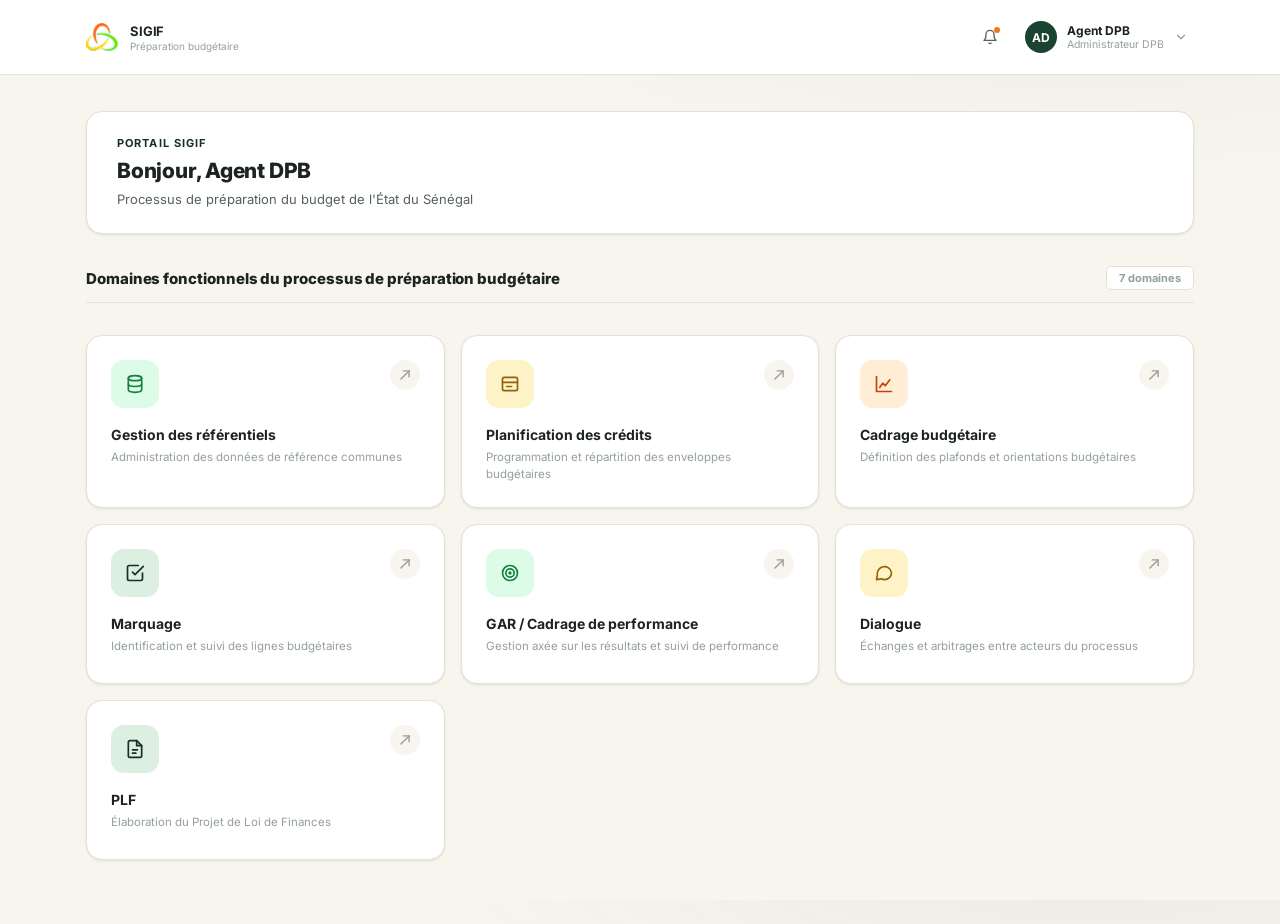
==== _bmad-output/planning-artifacts/ux-designs/ux-projetDesignSigif-2026-09-01/mockups/portail-ecran-accueil.html @ f676799d "templete sigif" ====
<!doctype html>
<html lang="fr">
<head>
<meta charset="utf-8">
<meta name="viewport" content="width=device-width, initial-scale=1">
<title>Portail SIGIF - Accueil</title>
<link rel="preconnect" href="https://fonts.googleapis.com">
<link rel="preconnect" href="https://fonts.gstatic.com" crossorigin>
<link href="https://fonts.googleapis.com/css2?family=Inter:wght@400;500;600;700;800&display=swap" rel="stylesheet">
<style>
  :root {
    --bg: #f7f5ee;
    --surface: #ffffff;
    --border: #e6e2d3;
    --ink: #1c2321;
    --ink-soft: #55625a;
    --ink-faint: #94a196;
    --accent: #1b4332;
    --accent-soft: #dcefe1;
    --accent-ink: #14321f;
    --gold: #f59e0b;
    --gold-soft: #fef3c7;
    --orange: #f97316;
    --orange-soft: #ffedd5;
    --leaf: #16a34a;
    --leaf-soft: #dcfce7;
    --radius: 16px;
    --shadow: 0 1px 2px rgba(20, 50, 31, 0.05), 0 1px 3px rgba(20, 50, 31, 0.06);
    --shadow-md: 0 12px 28px -10px rgba(20, 50, 31, 0.18), 0 4px 10px -4px rgba(20, 50, 31, 0.08);
  }

  body[data-theme="blue"] {
    --accent: #2563eb;
    --accent-soft: #dbeafe;
    --accent-ink: #1e3a8a;
  }

  * { box-sizing: border-box; }
  html, body {
    margin: 0;
    height: 100%;
    font-family: 'Inter', system-ui, sans-serif;
    background:
      radial-gradient(1100px 420px at 85% -8%, rgba(27, 67, 50, 0.06), transparent 60%),
      var(--bg);
    color: var(--ink);
    -webkit-font-smoothing: antialiased;
    text-rendering: optimizeLegibility;
  }
  a { color: inherit; text-decoration: none; }
  ul { list-style: none; margin: 0; padding: 0; }

  .topbar-wrap {
    position: sticky;
    top: 0;
    z-index: 10;
    background: #ffffff;
    border-bottom: 1px solid var(--border);
  }
  .topbar {
    width: 100%;
    max-width: 1180px;
    margin: 0 auto;
    padding: 16px 36px;
    display: flex;
    align-items: center;
    justify-content: space-between;
    gap: 16px;
  }

  .main {
    width: 100%;
    max-width: 1180px;
    margin: 0 auto;
    padding: 36px 36px 64px;
    display: flex;
    flex-direction: column;
    gap: 32px;
  }
  .brand {
    display: flex;
    align-items: center;
    gap: 10px;
  }
  .brand-mark {
    width: 34px;
    height: 34px;
    border-radius: 9px;
    display: flex;
    align-items: center;
    justify-content: center;
    flex-shrink: 0;
  }
  .brand-mark img {
    width: 100%;
    height: 100%;
    object-fit: contain;
  }
  .brand-name {
    font-size: 13px;
    font-weight: 700;
    color: var(--ink);
    letter-spacing: -0.01em;
  }
  .brand-sub {
    font-size: 10px;
    color: var(--ink-faint);
    margin-top: 1px;
  }
  .topbar-actions {
    display: flex;
    align-items: center;
    gap: 12px;
  }
  .icon-btn {
    display: flex;
    align-items: center;
    justify-content: center;
    width: 36px;
    height: 36px;
    border-radius: 10px;
    background: transparent;
    border: none;
    color: var(--ink-soft);
    position: relative;
    cursor: pointer;
    transition: background 0.12s ease;
  }
  .icon-btn:hover { background: var(--bg); }
  .icon-btn .dot {
    position: absolute;
    top: 8px;
    right: 8px;
    width: 6px;
    height: 6px;
    border-radius: 50%;
    background: var(--orange);
  }
  .user-menu-wrap {
    position: relative;
  }
  .user-chip {
    display: flex;
    align-items: center;
    gap: 10px;
    background: transparent;
    border: none;
    border-radius: 999px;
    padding: 5px 6px 5px 5px;
    font-family: inherit;
    cursor: pointer;
    transition: background 0.12s ease;
  }
  .user-chip:hover { background: var(--bg); }
  .user-avatar {
    width: 32px;
    height: 32px;
    border-radius: 50%;
    background: var(--accent);
    color: #fff;
    display: flex;
    align-items: center;
    justify-content: center;
    font-size: 12px;
    font-weight: 700;
    flex-shrink: 0;
  }
  .user-chip .user-meta { display: flex; flex-direction: column; line-height: 1.25; text-align: left; }
  .user-chip .user-name { font-size: 12px; font-weight: 700; color: var(--ink); }
  .user-chip .user-role { font-size: 10.5px; color: var(--ink-faint); }
  .user-chip .chevron { color: var(--ink-faint); flex-shrink: 0; transition: transform 0.15s ease; }
  .user-chip[aria-expanded="true"] .chevron { transform: rotate(180deg); }

  /* User dropdown */
  .user-menu {
    position: absolute;
    top: calc(100% + 10px);
    right: 0;
    width: 240px;
    background: var(--surface);
    border: 1px solid var(--border);
    border-radius: 16px;
    box-shadow: var(--shadow-md);
    padding: 16px;
    z-index: 20;
    opacity: 0;
    transform: translateY(-6px);
    visibility: hidden;
    pointer-events: none;
    transition: opacity 0.15s ease, transform 0.15s ease;
  }
  .user-menu.is-open {
    opacity: 1;
    transform: translateY(0);
    visibility: visible;
    pointer-events: auto;
  }
  .user-menu-label {
    font-size: 11px;
    font-weight: 700;
    letter-spacing: 0.06em;
    text-transform: uppercase;
    color: var(--ink-faint);
    margin-bottom: 10px;
  }
  .theme-option {
    display: flex;
    align-items: center;
    gap: 10px;
    padding: 8px 8px;
    border-radius: 10px;
    font-size: 13.5px;
    font-weight: 600;
    color: var(--ink);
    cursor: pointer;
    transition: background 0.12s ease;
  }
  .theme-option:hover { background: var(--bg); }
  .theme-option.is-selected {
    background: var(--bg);
  }
  .theme-swatch {
    width: 22px;
    height: 22px;
    border-radius: 7px;
    flex-shrink: 0;
  }
  .theme-swatch-blue { background: #2563eb; }
  .theme-swatch-green {
    background: linear-gradient(135deg, var(--accent-ink) 50%, var(--gold) 50%);
  }
  .theme-option-label { flex: 1; }
  .theme-check { display: none; color: var(--accent); flex-shrink: 0; }
  .theme-option.is-selected .theme-check { display: block; }
  .user-menu-divider {
    height: 1px;
    background: var(--border);
    margin: 12px 0;
  }
  .user-menu-logout {
    padding: 8px;
    border-radius: 10px;
    font-size: 13.5px;
    font-weight: 700;
    color: var(--ink);
    cursor: pointer;
    transition: background 0.12s ease;
  }
  .user-menu-logout:hover { background: var(--bg); }

  /* Greeting banner */
  .greeting {
    position: relative;
    overflow: hidden;
    background: var(--surface);
    border: 1px solid var(--border);
    border-radius: var(--radius);
    padding: 24px 30px;
    box-shadow: var(--shadow);
  }
  .greeting-eyebrow {
    position: relative;
    font-size: 11px;
    font-weight: 700;
    letter-spacing: 0.1em;
    text-transform: uppercase;
    color: var(--accent-ink);
    margin-bottom: 8px;
  }
  .greeting-head {
    position: relative;
    display: flex;
    align-items: center;
    gap: 12px;
    flex-wrap: wrap;
  }
  .greeting-title {
    font-size: 21px;
    font-weight: 800;
    letter-spacing: -0.01em;
    color: var(--ink);
  }
  .greeting-sub {
    position: relative;
    margin-top: 6px;
    font-size: 13px;
    color: var(--ink-soft);
    max-width: 600px;
    line-height: 1.55;
  }

  .section-head {
    display: flex;
    align-items: center;
    justify-content: space-between;
    padding-bottom: 12px;
    border-bottom: 1px solid var(--border);
  }
  .section-title {
    font-size: 15px;
    font-weight: 800;
    letter-spacing: -0.005em;
    color: var(--ink);
  }
  .section-count {
    font-size: 11px;
    font-weight: 700;
    color: var(--ink-faint);
    background: var(--surface);
    border: 1px solid var(--border);
    border-radius: 5px;
    padding: 4px 12px;
    flex-shrink: 0;
    margin-left: 16px;
  }

  /* Domain grid */
  .domains {
    display: grid;
    grid-template-columns: repeat(3, minmax(0, 1fr));
    gap: 16px;
  }

  .domain-card {
    background: var(--surface);
    border: 1px solid var(--border);
    border-radius: var(--radius);
    padding: 24px;
    box-shadow: var(--shadow);
    display: flex;
    flex-direction: column;
    gap: 18px;
    min-height: 160px;
    transition: box-shadow 0.2s cubic-bezier(.2,.7,.3,1), transform 0.2s cubic-bezier(.2,.7,.3,1), border-color 0.2s ease;
  }
  .domain-card:hover {
    box-shadow: var(--shadow-md);
    transform: translateY(-2px);
    border-color: var(--accent);
  }
  .domain-top {
    display: flex;
    align-items: flex-start;
    justify-content: space-between;
  }
  .domain-icon {
    display: flex;
    align-items: center;
    justify-content: center;
    width: 48px;
    height: 48px;
    border-radius: 13px;
    background: var(--accent-soft);
    color: var(--accent-ink);
    flex-shrink: 0;
  }
  .domain-icon.gold { background: var(--gold-soft); color: #92610a; }
  .domain-icon.orange { background: var(--orange-soft); color: #c2410c; }
  .domain-icon.leaf { background: var(--leaf-soft); color: #15803d; }

  .domain-arrow {
    display: inline-flex;
    align-items: center;
    justify-content: center;
    width: 30px;
    height: 30px;
    border-radius: 50%;
    background: var(--bg);
    color: var(--ink-faint);
    transition: background 0.18s ease, color 0.18s ease, transform 0.18s ease;
  }
  .domain-card:hover .domain-arrow {
    background: var(--accent);
    color: #fff;
  }

  .domain-body {
    flex: 1;
    display: flex;
    flex-direction: column;
    gap: 5px;
  }
  .domain-title {
    font-size: 14px;
    font-weight: 700;
    color: var(--ink);
    line-height: 1.3;
  }
  .domain-desc {
    font-size: 11.5px;
    color: var(--ink-faint);
    line-height: 1.45;
  }

  svg { display: block; }

  a:focus-visible,
  button:focus-visible {
    outline: 2px solid var(--accent);
    outline-offset: 2px;
    border-radius: 6px;
  }

  @media (max-width: 1080px) {
    .domains { grid-template-columns: repeat(2, minmax(0, 1fr)); }
  }
  @media (max-width: 760px) {
    .main { padding: 22px 18px 40px; }
  }
  @media (max-width: 560px) {
    .domains { grid-template-columns: 1fr; }
    .topbar { flex-wrap: wrap; }
  }
</style>
</head>
<body>

<div class="topbar-wrap">
  <div class="topbar">
    <div class="brand">
      <div class="brand-mark"><img src="logo.png" alt="Logo SIGIF"></div>
      <div>
        <div class="brand-name">SIGIF</div>
        <div class="brand-sub">Préparation budgétaire</div>
      </div>
    </div>
    <div class="topbar-actions">
      <div class="icon-btn">
        <span class="dot"></span>
        <svg width="16" height="16" viewBox="0 0 24 24" fill="none" stroke="currentColor" stroke-width="2" stroke-linecap="round" stroke-linejoin="round">
          <path d="M18 8a6 6 0 0 0-12 0c0 7-3 9-3 9h18s-3-2-3-9"></path>
          <path d="M13.7 21a2 2 0 0 1-3.4 0"></path>
        </svg>
      </div>
      <div class="user-menu-wrap" id="user-menu-wrap">
        <button class="user-chip" type="button" id="user-menu-trigger" aria-expanded="false" aria-haspopup="true">
          <div class="user-avatar">AD</div>
          <div class="user-meta">
            <span class="user-name">Agent DPB</span>
            <span class="user-role">Administrateur DPB</span>
          </div>
          <svg class="chevron" width="14" height="14" viewBox="0 0 24 24" fill="none" stroke="currentColor" stroke-width="2.2" stroke-linecap="round" stroke-linejoin="round">
            <polyline points="6 9 12 15 18 9"></polyline>
          </svg>
        </button>

        <div class="user-menu" id="user-menu">
          <div class="user-menu-label">Thème de couleur</div>
          <div class="theme-option" data-theme-option="blue">
            <span class="theme-swatch theme-swatch-blue"></span>
            <span class="theme-option-label">Bleu</span>
            <svg class="theme-check" width="16" height="16" viewBox="0 0 24 24" fill="none" stroke="currentColor" stroke-width="2.4" stroke-linecap="round" stroke-linejoin="round">
              <polyline points="20 6 9 17 4 12"></polyline>
            </svg>
          </div>
          <div class="theme-option is-selected" data-theme-option="green">
            <span class="theme-swatch theme-swatch-green"></span>
            <span class="theme-option-label">Vert</span>
            <svg class="theme-check" width="16" height="16" viewBox="0 0 24 24" fill="none" stroke="currentColor" stroke-width="2.4" stroke-linecap="round" stroke-linejoin="round">
              <polyline points="20 6 9 17 4 12"></polyline>
            </svg>
          </div>
          <div class="user-menu-divider"></div>
          <div class="user-menu-logout" id="user-menu-logout">Déconnexion</div>
        </div>
      </div>
    </div>
  </div>
</div>

<main class="main">

    <div class="greeting">
      <div class="greeting-eyebrow">Portail SIGIF</div>
      <div class="greeting-head">
        <div class="greeting-title">Bonjour, Agent DPB</div>
      </div>
      <div class="greeting-sub">
        Processus de préparation du budget de l'État du Sénégal
      </div>
    </div>

    <div class="section-head">
      <div class="section-title">Domaines fonctionnels du processus de préparation budgétaire</div>
      <div class="section-count">7 domaines</div>
    </div>

    <!-- Grille des microservices / domaines fonctionnels -->
    <div class="domains">

      <a class="domain-card" href="#">
        <div class="domain-top">
          <div class="domain-icon leaf">
            <svg width="20" height="20" viewBox="0 0 24 24" fill="none" stroke="currentColor" stroke-width="2" stroke-linecap="round" stroke-linejoin="round">
              <ellipse cx="12" cy="5" rx="8" ry="3"></ellipse>
              <path d="M4 5v14c0 1.7 3.6 3 8 3s8-1.3 8-3V5"></path>
              <path d="M4 12c0 1.7 3.6 3 8 3s8-1.3 8-3"></path>
            </svg>
          </div>
          <span class="domain-arrow">
            <svg width="14" height="14" viewBox="0 0 24 24" fill="none" stroke="currentColor" stroke-width="2.4" stroke-linecap="round" stroke-linejoin="round">
              <line x1="5" y1="19" x2="19" y2="5"></line>
              <polyline points="9 5 19 5 19 15"></polyline>
            </svg>
          </span>
        </div>
        <div class="domain-body">
          <div class="domain-title">Gestion des référentiels</div>
          <div class="domain-desc">Administration des données de référence communes</div>
        </div>
      </a>

      <a class="domain-card" href="#">
        <div class="domain-top">
          <div class="domain-icon gold">
            <svg width="20" height="20" viewBox="0 0 24 24" fill="none" stroke="currentColor" stroke-width="2" stroke-linecap="round" stroke-linejoin="round">
              <rect x="3" y="4" width="18" height="16" rx="2"></rect>
              <line x1="3" y1="10" x2="21" y2="10"></line>
              <line x1="8" y1="15" x2="14" y2="15"></line>
            </svg>
          </div>
          <span class="domain-arrow">
            <svg width="14" height="14" viewBox="0 0 24 24" fill="none" stroke="currentColor" stroke-width="2.4" stroke-linecap="round" stroke-linejoin="round">
              <line x1="5" y1="19" x2="19" y2="5"></line>
              <polyline points="9 5 19 5 19 15"></polyline>
            </svg>
          </span>
        </div>
        <div class="domain-body">
          <div class="domain-title">Planification des crédits</div>
          <div class="domain-desc">Programmation et répartition des enveloppes budgétaires</div>
        </div>
      </a>

      <a class="domain-card" href="#">
        <div class="domain-top">
          <div class="domain-icon orange">
            <svg width="20" height="20" viewBox="0 0 24 24" fill="none" stroke="currentColor" stroke-width="2" stroke-linecap="round" stroke-linejoin="round">
              <path d="M3 3v18h18"></path>
              <path d="M7 16l3.5-5 3 3L19 7"></path>
            </svg>
          </div>
          <span class="domain-arrow">
            <svg width="14" height="14" viewBox="0 0 24 24" fill="none" stroke="currentColor" stroke-width="2.4" stroke-linecap="round" stroke-linejoin="round">
              <line x1="5" y1="19" x2="19" y2="5"></line>
              <polyline points="9 5 19 5 19 15"></polyline>
            </svg>
          </span>
        </div>
        <div class="domain-body">
          <div class="domain-title">Cadrage budgétaire</div>
          <div class="domain-desc">Définition des plafonds et orientations budgétaires</div>
        </div>
      </a>

      <a class="domain-card" href="#">
        <div class="domain-top">
          <div class="domain-icon">
            <svg width="20" height="20" viewBox="0 0 24 24" fill="none" stroke="currentColor" stroke-width="2" stroke-linecap="round" stroke-linejoin="round">
              <path d="M9 11l3 3L22 4"></path>
              <path d="M21 12v7a2 2 0 0 1-2 2H5a2 2 0 0 1-2-2V5a2 2 0 0 1 2-2h11"></path>
            </svg>
          </div>
          <span class="domain-arrow">
            <svg width="14" height="14" viewBox="0 0 24 24" fill="none" stroke="currentColor" stroke-width="2.4" stroke-linecap="round" stroke-linejoin="round">
              <line x1="5" y1="19" x2="19" y2="5"></line>
              <polyline points="9 5 19 5 19 15"></polyline>
            </svg>
          </span>
        </div>
        <div class="domain-body">
          <div class="domain-title">Marquage</div>
          <div class="domain-desc">Identification et suivi des lignes budgétaires</div>
        </div>
      </a>

      <a class="domain-card" href="#">
        <div class="domain-top">
          <div class="domain-icon leaf">
            <svg width="20" height="20" viewBox="0 0 24 24" fill="none" stroke="currentColor" stroke-width="2" stroke-linecap="round" stroke-linejoin="round">
              <circle cx="12" cy="12" r="9"></circle>
              <circle cx="12" cy="12" r="5"></circle>
              <circle cx="12" cy="12" r="1"></circle>
            </svg>
          </div>
          <span class="domain-arrow">
            <svg width="14" height="14" viewBox="0 0 24 24" fill="none" stroke="currentColor" stroke-width="2.4" stroke-linecap="round" stroke-linejoin="round">
              <line x1="5" y1="19" x2="19" y2="5"></line>
              <polyline points="9 5 19 5 19 15"></polyline>
            </svg>
          </span>
        </div>
        <div class="domain-body">
          <div class="domain-title">GAR / Cadrage de performance</div>
          <div class="domain-desc">Gestion axée sur les résultats et suivi de performance</div>
        </div>
      </a>

      <a class="domain-card" href="#">
        <div class="domain-top">
          <div class="domain-icon gold">
            <svg width="20" height="20" viewBox="0 0 24 24" fill="none" stroke="currentColor" stroke-width="2" stroke-linecap="round" stroke-linejoin="round">
              <path d="M21 11.5a8.4 8.4 0 0 1-8.5 8.5 8.7 8.7 0 0 1-4-1L3 20l1-5.5A8.4 8.4 0 1 1 21 11.5z"></path>
            </svg>
          </div>
          <span class="domain-arrow">
            <svg width="14" height="14" viewBox="0 0 24 24" fill="none" stroke="currentColor" stroke-width="2.4" stroke-linecap="round" stroke-linejoin="round">
              <line x1="5" y1="19" x2="19" y2="5"></line>
              <polyline points="9 5 19 5 19 15"></polyline>
            </svg>
          </span>
        </div>
        <div class="domain-body">
          <div class="domain-title">Dialogue</div>
          <div class="domain-desc">Échanges et arbitrages entre acteurs du processus</div>
        </div>
      </a>

      <a class="domain-card" href="#">
        <div class="domain-top">
          <div class="domain-icon">
            <svg width="20" height="20" viewBox="0 0 24 24" fill="none" stroke="currentColor" stroke-width="2" stroke-linecap="round" stroke-linejoin="round">
              <path d="M14 2H6a2 2 0 0 0-2 2v16a2 2 0 0 0 2 2h12a2 2 0 0 0 2-2V8z"></path>
              <polyline points="14 2 14 8 20 8"></polyline>
              <line x1="9" y1="13" x2="15" y2="13"></line>
              <line x1="9" y1="17" x2="13" y2="17"></line>
            </svg>
          </div>
          <span class="domain-arrow">
            <svg width="14" height="14" viewBox="0 0 24 24" fill="none" stroke="currentColor" stroke-width="2.4" stroke-linecap="round" stroke-linejoin="round">
              <line x1="5" y1="19" x2="19" y2="5"></line>
              <polyline points="9 5 19 5 19 15"></polyline>
            </svg>
          </span>
        </div>
        <div class="domain-body">
          <div class="domain-title">PLF</div>
          <div class="domain-desc">Élaboration du Projet de Loi de Finances</div>
        </div>
      </a>

    </div>

  </main>

<script>
  (function () {
    var trigger = document.getElementById('user-menu-trigger');
    var menu = document.getElementById('user-menu');
    var wrap = document.getElementById('user-menu-wrap');
    var logout = document.getElementById('user-menu-logout');
    var themeOptions = document.querySelectorAll('.theme-option');

    function openMenu() {
      menu.classList.add('is-open');
      trigger.setAttribute('aria-expanded', 'true');
    }
    function closeMenu() {
      menu.classList.remove('is-open');
      trigger.setAttribute('aria-expanded', 'false');
    }
    function toggleMenu() {
      if (menu.classList.contains('is-open')) { closeMenu(); } else { openMenu(); }
    }

    trigger.addEventListener('click', function (e) {
      e.stopPropagation();
      toggleMenu();
    });

    document.addEventListener('click', function (e) {
      if (!wrap.contains(e.target)) { closeMenu(); }
    });

    document.addEventListener('keydown', function (e) {
      if (e.key === 'Escape') { closeMenu(); }
    });

    themeOptions.forEach(function (opt) {
      opt.addEventListener('click', function () {
        themeOptions.forEach(function (o) { o.classList.remove('is-selected'); });
        opt.classList.add('is-selected');
        var theme = opt.getAttribute('data-theme-option');
        if (theme === 'blue') {
          document.body.setAttribute('data-theme', 'blue');
        } else {
          document.body.removeAttribute('data-theme');
        }
      });
    });

    logout.addEventListener('click', function () {
      closeMenu();
    });
  })();
</script>

</body>
</html>
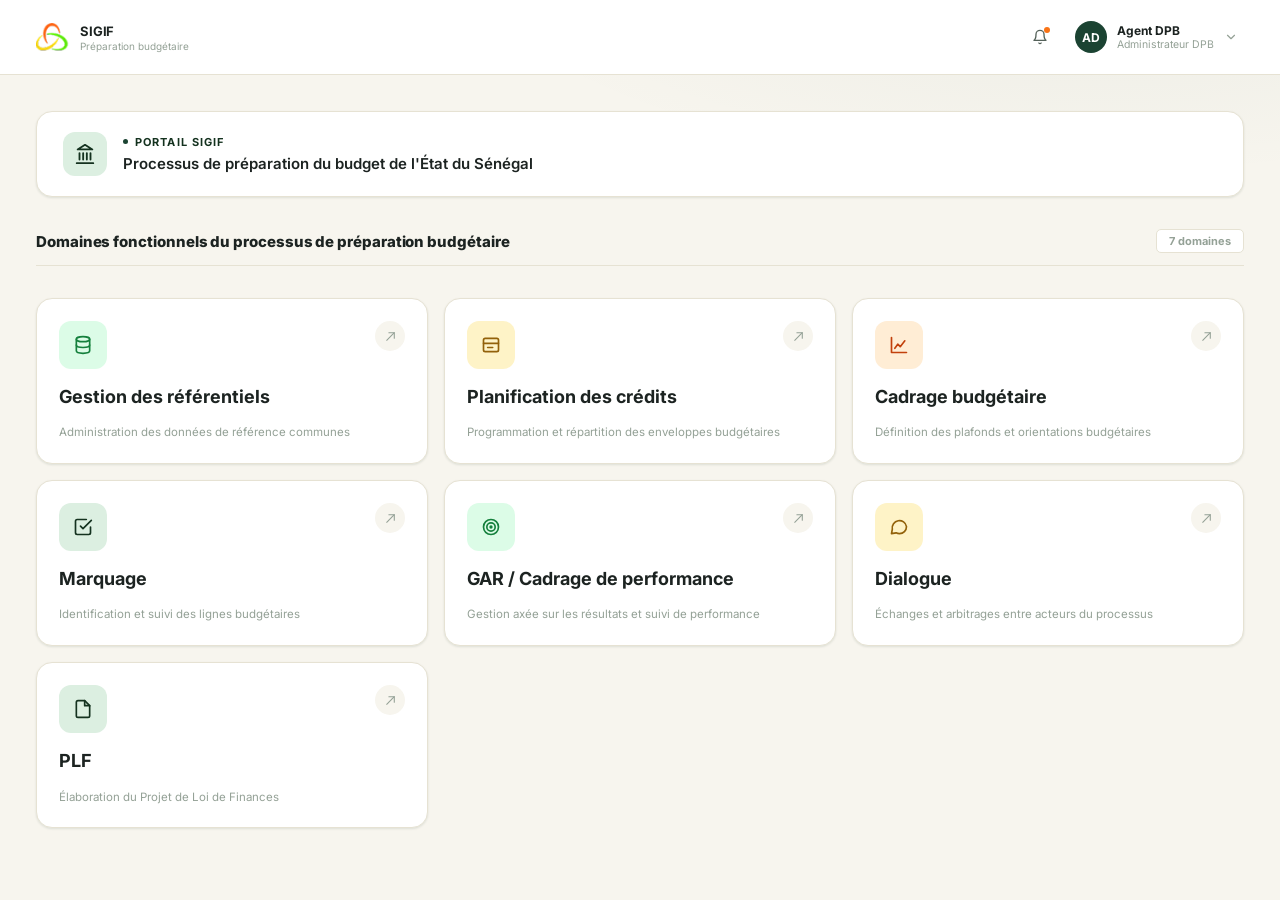
==== commit 870ca041: "templete sigif" ====
--- a/_bmad-output/planning-artifacts/ux-designs/ux-projetDesignSigif-2026-09-01/mockups/portail-ecran-accueil.html
+++ b/_bmad-output/planning-artifacts/ux-designs/ux-projetDesignSigif-2026-09-01/mockups/portail-ecran-accueil.html
@@ -7,286 +7,24 @@
 <link rel="preconnect" href="https://fonts.googleapis.com">
 <link rel="preconnect" href="https://fonts.gstatic.com" crossorigin>
 <link href="https://fonts.googleapis.com/css2?family=Inter:wght@400;500;600;700;800&display=swap" rel="stylesheet">
+<link rel="stylesheet" href="shared/tokens.css">
+<link rel="stylesheet" href="shared/components.css">
 <style>
-  :root {
-    --bg: #f7f5ee;
-    --surface: #ffffff;
-    --border: #e6e2d3;
-    --ink: #1c2321;
-    --ink-soft: #55625a;
-    --ink-faint: #94a196;
-    --accent: #1b4332;
-    --accent-soft: #dcefe1;
-    --accent-ink: #14321f;
-    --gold: #f59e0b;
-    --gold-soft: #fef3c7;
-    --orange: #f97316;
-    --orange-soft: #ffedd5;
-    --leaf: #16a34a;
-    --leaf-soft: #dcfce7;
-    --radius: 16px;
-    --shadow: 0 1px 2px rgba(20, 50, 31, 0.05), 0 1px 3px rgba(20, 50, 31, 0.06);
-    --shadow-md: 0 12px 28px -10px rgba(20, 50, 31, 0.18), 0 4px 10px -4px rgba(20, 50, 31, 0.08);
-  }
-
-  body[data-theme="blue"] {
-    --accent: #2563eb;
-    --accent-soft: #dbeafe;
-    --accent-ink: #1e3a8a;
-  }
-
-  * { box-sizing: border-box; }
+  /* Styles propres à l'écran Portail / Accueil */
   html, body {
-    margin: 0;
-    height: 100%;
-    font-family: 'Inter', system-ui, sans-serif;
     background:
       radial-gradient(1100px 420px at 85% -8%, rgba(27, 67, 50, 0.06), transparent 60%),
       var(--bg);
-    color: var(--ink);
-    -webkit-font-smoothing: antialiased;
-    text-rendering: optimizeLegibility;
-  }
-  a { color: inherit; text-decoration: none; }
-  ul { list-style: none; margin: 0; padding: 0; }
-
-  .topbar-wrap {
-    position: sticky;
-    top: 0;
-    z-index: 10;
-    background: #ffffff;
-    border-bottom: 1px solid var(--border);
-  }
-  .topbar {
-    width: 100%;
-    max-width: 1180px;
-    margin: 0 auto;
-    padding: 16px 36px;
-    display: flex;
-    align-items: center;
-    justify-content: space-between;
-    gap: 16px;
   }
 
   .main {
     width: 100%;
-    max-width: 1180px;
+    max-width: var(--content-max-w);
     margin: 0 auto;
     padding: 36px 36px 64px;
     display: flex;
     flex-direction: column;
     gap: 32px;
-  }
-  .brand {
-    display: flex;
-    align-items: center;
-    gap: 10px;
-  }
-  .brand-mark {
-    width: 34px;
-    height: 34px;
-    border-radius: 9px;
-    display: flex;
-    align-items: center;
-    justify-content: center;
-    flex-shrink: 0;
-  }
-  .brand-mark img {
-    width: 100%;
-    height: 100%;
-    object-fit: contain;
-  }
-  .brand-name {
-    font-size: 13px;
-    font-weight: 700;
-    color: var(--ink);
-    letter-spacing: -0.01em;
-  }
-  .brand-sub {
-    font-size: 10px;
-    color: var(--ink-faint);
-    margin-top: 1px;
-  }
-  .topbar-actions {
-    display: flex;
-    align-items: center;
-    gap: 12px;
-  }
-  .icon-btn {
-    display: flex;
-    align-items: center;
-    justify-content: center;
-    width: 36px;
-    height: 36px;
-    border-radius: 10px;
-    background: transparent;
-    border: none;
-    color: var(--ink-soft);
-    position: relative;
-    cursor: pointer;
-    transition: background 0.12s ease;
-  }
-  .icon-btn:hover { background: var(--bg); }
-  .icon-btn .dot {
-    position: absolute;
-    top: 8px;
-    right: 8px;
-    width: 6px;
-    height: 6px;
-    border-radius: 50%;
-    background: var(--orange);
-  }
-  .user-menu-wrap {
-    position: relative;
-  }
-  .user-chip {
-    display: flex;
-    align-items: center;
-    gap: 10px;
-    background: transparent;
-    border: none;
-    border-radius: 999px;
-    padding: 5px 6px 5px 5px;
-    font-family: inherit;
-    cursor: pointer;
-    transition: background 0.12s ease;
-  }
-  .user-chip:hover { background: var(--bg); }
-  .user-avatar {
-    width: 32px;
-    height: 32px;
-    border-radius: 50%;
-    background: var(--accent);
-    color: #fff;
-    display: flex;
-    align-items: center;
-    justify-content: center;
-    font-size: 12px;
-    font-weight: 700;
-    flex-shrink: 0;
-  }
-  .user-chip .user-meta { display: flex; flex-direction: column; line-height: 1.25; text-align: left; }
-  .user-chip .user-name { font-size: 12px; font-weight: 700; color: var(--ink); }
-  .user-chip .user-role { font-size: 10.5px; color: var(--ink-faint); }
-  .user-chip .chevron { color: var(--ink-faint); flex-shrink: 0; transition: transform 0.15s ease; }
-  .user-chip[aria-expanded="true"] .chevron { transform: rotate(180deg); }
-
-  /* User dropdown */
-  .user-menu {
-    position: absolute;
-    top: calc(100% + 10px);
-    right: 0;
-    width: 240px;
-    background: var(--surface);
-    border: 1px solid var(--border);
-    border-radius: 16px;
-    box-shadow: var(--shadow-md);
-    padding: 16px;
-    z-index: 20;
-    opacity: 0;
-    transform: translateY(-6px);
-    visibility: hidden;
-    pointer-events: none;
-    transition: opacity 0.15s ease, transform 0.15s ease;
-  }
-  .user-menu.is-open {
-    opacity: 1;
-    transform: translateY(0);
-    visibility: visible;
-    pointer-events: auto;
-  }
-  .user-menu-label {
-    font-size: 11px;
-    font-weight: 700;
-    letter-spacing: 0.06em;
-    text-transform: uppercase;
-    color: var(--ink-faint);
-    margin-bottom: 10px;
-  }
-  .theme-option {
-    display: flex;
-    align-items: center;
-    gap: 10px;
-    padding: 8px 8px;
-    border-radius: 10px;
-    font-size: 13.5px;
-    font-weight: 600;
-    color: var(--ink);
-    cursor: pointer;
-    transition: background 0.12s ease;
-  }
-  .theme-option:hover { background: var(--bg); }
-  .theme-option.is-selected {
-    background: var(--bg);
-  }
-  .theme-swatch {
-    width: 22px;
-    height: 22px;
-    border-radius: 7px;
-    flex-shrink: 0;
-  }
-  .theme-swatch-blue { background: #2563eb; }
-  .theme-swatch-green {
-    background: linear-gradient(135deg, var(--accent-ink) 50%, var(--gold) 50%);
-  }
-  .theme-option-label { flex: 1; }
-  .theme-check { display: none; color: var(--accent); flex-shrink: 0; }
-  .theme-option.is-selected .theme-check { display: block; }
-  .user-menu-divider {
-    height: 1px;
-    background: var(--border);
-    margin: 12px 0;
-  }
-  .user-menu-logout {
-    padding: 8px;
-    border-radius: 10px;
-    font-size: 13.5px;
-    font-weight: 700;
-    color: var(--ink);
-    cursor: pointer;
-    transition: background 0.12s ease;
-  }
-  .user-menu-logout:hover { background: var(--bg); }
-
-  /* Greeting banner */
-  .greeting {
-    position: relative;
-    overflow: hidden;
-    background: var(--surface);
-    border: 1px solid var(--border);
-    border-radius: var(--radius);
-    padding: 24px 30px;
-    box-shadow: var(--shadow);
-  }
-  .greeting-eyebrow {
-    position: relative;
-    font-size: 11px;
-    font-weight: 700;
-    letter-spacing: 0.1em;
-    text-transform: uppercase;
-    color: var(--accent-ink);
-    margin-bottom: 8px;
-  }
-  .greeting-head {
-    position: relative;
-    display: flex;
-    align-items: center;
-    gap: 12px;
-    flex-wrap: wrap;
-  }
-  .greeting-title {
-    font-size: 21px;
-    font-weight: 800;
-    letter-spacing: -0.01em;
-    color: var(--ink);
-  }
-  .greeting-sub {
-    position: relative;
-    margin-top: 6px;
-    font-size: 13px;
-    color: var(--ink-soft);
-    max-width: 600px;
-    line-height: 1.55;
   }
 
   .section-head {
@@ -296,12 +34,7 @@
     padding-bottom: 12px;
     border-bottom: 1px solid var(--border);
   }
-  .section-title {
-    font-size: 15px;
-    font-weight: 800;
-    letter-spacing: -0.005em;
-    color: var(--ink);
-  }
+  .section-title { font-size: 15px; font-weight: 800; letter-spacing: -0.005em; color: var(--ink); }
   .section-count {
     font-size: 11px;
     font-weight: 700;
@@ -314,92 +47,14 @@
     margin-left: 16px;
   }
 
-  /* Domain grid */
+  /* Grille des domaines fonctionnels */
   .domains {
     display: grid;
     grid-template-columns: repeat(3, minmax(0, 1fr));
     gap: 16px;
   }
-
-  .domain-card {
-    background: var(--surface);
-    border: 1px solid var(--border);
-    border-radius: var(--radius);
-    padding: 24px;
-    box-shadow: var(--shadow);
-    display: flex;
-    flex-direction: column;
-    gap: 18px;
-    min-height: 160px;
-    transition: box-shadow 0.2s cubic-bezier(.2,.7,.3,1), transform 0.2s cubic-bezier(.2,.7,.3,1), border-color 0.2s ease;
-  }
-  .domain-card:hover {
-    box-shadow: var(--shadow-md);
-    transform: translateY(-2px);
-    border-color: var(--accent);
-  }
-  .domain-top {
-    display: flex;
-    align-items: flex-start;
-    justify-content: space-between;
-  }
-  .domain-icon {
-    display: flex;
-    align-items: center;
-    justify-content: center;
-    width: 48px;
-    height: 48px;
-    border-radius: 13px;
-    background: var(--accent-soft);
-    color: var(--accent-ink);
-    flex-shrink: 0;
-  }
-  .domain-icon.gold { background: var(--gold-soft); color: #92610a; }
-  .domain-icon.orange { background: var(--orange-soft); color: #c2410c; }
-  .domain-icon.leaf { background: var(--leaf-soft); color: #15803d; }
-
-  .domain-arrow {
-    display: inline-flex;
-    align-items: center;
-    justify-content: center;
-    width: 30px;
-    height: 30px;
-    border-radius: 50%;
-    background: var(--bg);
-    color: var(--ink-faint);
-    transition: background 0.18s ease, color 0.18s ease, transform 0.18s ease;
-  }
-  .domain-card:hover .domain-arrow {
-    background: var(--accent);
-    color: #fff;
-  }
-
-  .domain-body {
-    flex: 1;
-    display: flex;
-    flex-direction: column;
-    gap: 5px;
-  }
-  .domain-title {
-    font-size: 14px;
-    font-weight: 700;
-    color: var(--ink);
-    line-height: 1.3;
-  }
-  .domain-desc {
-    font-size: 11.5px;
-    color: var(--ink-faint);
-    line-height: 1.45;
-  }
-
-  svg { display: block; }
-
-  a:focus-visible,
-  button:focus-visible {
-    outline: 2px solid var(--accent);
-    outline-offset: 2px;
-    border-radius: 6px;
-  }
+  .domain-card { min-height: 160px; }
+  .card-icon { width: 48px; height: 48px; }
 
   @media (max-width: 1080px) {
     .domains { grid-template-columns: repeat(2, minmax(0, 1fr)); }
@@ -415,286 +70,86 @@
 </head>
 <body>
 
-<div class="topbar-wrap">
-  <div class="topbar">
-    <div class="brand">
-      <div class="brand-mark"><img src="logo.png" alt="Logo SIGIF"></div>
-      <div>
-        <div class="brand-name">SIGIF</div>
-        <div class="brand-sub">Préparation budgétaire</div>
+<div class="app-shell">
+  <div class="app-main">
+
+    <div id="navbar-mount"></div>
+
+    <main class="main">
+
+      <div id="banner-mount"></div>
+
+      <div class="section-head">
+        <div class="section-title">Domaines fonctionnels du processus de préparation budgétaire</div>
+        <div class="section-count">7 domaines</div>
       </div>
-    </div>
-    <div class="topbar-actions">
-      <div class="icon-btn">
-        <span class="dot"></span>
-        <svg width="16" height="16" viewBox="0 0 24 24" fill="none" stroke="currentColor" stroke-width="2" stroke-linecap="round" stroke-linejoin="round">
-          <path d="M18 8a6 6 0 0 0-12 0c0 7-3 9-3 9h18s-3-2-3-9"></path>
-          <path d="M13.7 21a2 2 0 0 1-3.4 0"></path>
-        </svg>
-      </div>
-      <div class="user-menu-wrap" id="user-menu-wrap">
-        <button class="user-chip" type="button" id="user-menu-trigger" aria-expanded="false" aria-haspopup="true">
-          <div class="user-avatar">AD</div>
-          <div class="user-meta">
-            <span class="user-name">Agent DPB</span>
-            <span class="user-role">Administrateur DPB</span>
-          </div>
-          <svg class="chevron" width="14" height="14" viewBox="0 0 24 24" fill="none" stroke="currentColor" stroke-width="2.2" stroke-linecap="round" stroke-linejoin="round">
-            <polyline points="6 9 12 15 18 9"></polyline>
-          </svg>
-        </button>
 
-        <div class="user-menu" id="user-menu">
-          <div class="user-menu-label">Thème de couleur</div>
-          <div class="theme-option" data-theme-option="blue">
-            <span class="theme-swatch theme-swatch-blue"></span>
-            <span class="theme-option-label">Bleu</span>
-            <svg class="theme-check" width="16" height="16" viewBox="0 0 24 24" fill="none" stroke="currentColor" stroke-width="2.4" stroke-linecap="round" stroke-linejoin="round">
-              <polyline points="20 6 9 17 4 12"></polyline>
-            </svg>
-          </div>
-          <div class="theme-option is-selected" data-theme-option="green">
-            <span class="theme-swatch theme-swatch-green"></span>
-            <span class="theme-option-label">Vert</span>
-            <svg class="theme-check" width="16" height="16" viewBox="0 0 24 24" fill="none" stroke="currentColor" stroke-width="2.4" stroke-linecap="round" stroke-linejoin="round">
-              <polyline points="20 6 9 17 4 12"></polyline>
-            </svg>
-          </div>
-          <div class="user-menu-divider"></div>
-          <div class="user-menu-logout" id="user-menu-logout">Déconnexion</div>
-        </div>
-      </div>
-    </div>
+      <div class="domains" id="domains-mount"></div>
+
+    </main>
   </div>
 </div>
 
-<main class="main">
+<script src="shared/app.js"></script>
+<script>
+  SIGIF.mountNavbar('#navbar-mount', {
+    brandSub: 'Préparation budgétaire',
+    userName: 'Agent DPB',
+    userRole: 'Administrateur DPB',
+    userInitials: 'AD'
+  });
 
-    <div class="greeting">
-      <div class="greeting-eyebrow">Portail SIGIF</div>
-      <div class="greeting-head">
-        <div class="greeting-title">Bonjour, Agent DPB</div>
-      </div>
-      <div class="greeting-sub">
-        Processus de préparation du budget de l'État du Sénégal
-      </div>
-    </div>
+  SIGIF.mountBanner('#banner-mount', {
+    eyebrow: 'Portail SIGIF',
+    text: "Processus de préparation du budget de l'État du Sénégal"
+  });
 
-    <div class="section-head">
-      <div class="section-title">Domaines fonctionnels du processus de préparation budgétaire</div>
-      <div class="section-count">7 domaines</div>
-    </div>
-
-    <!-- Grille des microservices / domaines fonctionnels -->
-    <div class="domains">
-
-      <a class="domain-card" href="#">
-        <div class="domain-top">
-          <div class="domain-icon leaf">
-            <svg width="20" height="20" viewBox="0 0 24 24" fill="none" stroke="currentColor" stroke-width="2" stroke-linecap="round" stroke-linejoin="round">
-              <ellipse cx="12" cy="5" rx="8" ry="3"></ellipse>
-              <path d="M4 5v14c0 1.7 3.6 3 8 3s8-1.3 8-3V5"></path>
-              <path d="M4 12c0 1.7 3.6 3 8 3s8-1.3 8-3"></path>
-            </svg>
-          </div>
-          <span class="domain-arrow">
-            <svg width="14" height="14" viewBox="0 0 24 24" fill="none" stroke="currentColor" stroke-width="2.4" stroke-linecap="round" stroke-linejoin="round">
-              <line x1="5" y1="19" x2="19" y2="5"></line>
-              <polyline points="9 5 19 5 19 15"></polyline>
-            </svg>
-          </span>
-        </div>
-        <div class="domain-body">
-          <div class="domain-title">Gestion des référentiels</div>
-          <div class="domain-desc">Administration des données de référence communes</div>
-        </div>
-      </a>
-
-      <a class="domain-card" href="#">
-        <div class="domain-top">
-          <div class="domain-icon gold">
-            <svg width="20" height="20" viewBox="0 0 24 24" fill="none" stroke="currentColor" stroke-width="2" stroke-linecap="round" stroke-linejoin="round">
-              <rect x="3" y="4" width="18" height="16" rx="2"></rect>
-              <line x1="3" y1="10" x2="21" y2="10"></line>
-              <line x1="8" y1="15" x2="14" y2="15"></line>
-            </svg>
-          </div>
-          <span class="domain-arrow">
-            <svg width="14" height="14" viewBox="0 0 24 24" fill="none" stroke="currentColor" stroke-width="2.4" stroke-linecap="round" stroke-linejoin="round">
-              <line x1="5" y1="19" x2="19" y2="5"></line>
-              <polyline points="9 5 19 5 19 15"></polyline>
-            </svg>
-          </span>
-        </div>
-        <div class="domain-body">
-          <div class="domain-title">Planification des crédits</div>
-          <div class="domain-desc">Programmation et répartition des enveloppes budgétaires</div>
-        </div>
-      </a>
-
-      <a class="domain-card" href="#">
-        <div class="domain-top">
-          <div class="domain-icon orange">
-            <svg width="20" height="20" viewBox="0 0 24 24" fill="none" stroke="currentColor" stroke-width="2" stroke-linecap="round" stroke-linejoin="round">
-              <path d="M3 3v18h18"></path>
-              <path d="M7 16l3.5-5 3 3L19 7"></path>
-            </svg>
-          </div>
-          <span class="domain-arrow">
-            <svg width="14" height="14" viewBox="0 0 24 24" fill="none" stroke="currentColor" stroke-width="2.4" stroke-linecap="round" stroke-linejoin="round">
-              <line x1="5" y1="19" x2="19" y2="5"></line>
-              <polyline points="9 5 19 5 19 15"></polyline>
-            </svg>
-          </span>
-        </div>
-        <div class="domain-body">
-          <div class="domain-title">Cadrage budgétaire</div>
-          <div class="domain-desc">Définition des plafonds et orientations budgétaires</div>
-        </div>
-      </a>
-
-      <a class="domain-card" href="#">
-        <div class="domain-top">
-          <div class="domain-icon">
-            <svg width="20" height="20" viewBox="0 0 24 24" fill="none" stroke="currentColor" stroke-width="2" stroke-linecap="round" stroke-linejoin="round">
-              <path d="M9 11l3 3L22 4"></path>
-              <path d="M21 12v7a2 2 0 0 1-2 2H5a2 2 0 0 1-2-2V5a2 2 0 0 1 2-2h11"></path>
-            </svg>
-          </div>
-          <span class="domain-arrow">
-            <svg width="14" height="14" viewBox="0 0 24 24" fill="none" stroke="currentColor" stroke-width="2.4" stroke-linecap="round" stroke-linejoin="round">
-              <line x1="5" y1="19" x2="19" y2="5"></line>
-              <polyline points="9 5 19 5 19 15"></polyline>
-            </svg>
-          </span>
-        </div>
-        <div class="domain-body">
-          <div class="domain-title">Marquage</div>
-          <div class="domain-desc">Identification et suivi des lignes budgétaires</div>
-        </div>
-      </a>
-
-      <a class="domain-card" href="#">
-        <div class="domain-top">
-          <div class="domain-icon leaf">
-            <svg width="20" height="20" viewBox="0 0 24 24" fill="none" stroke="currentColor" stroke-width="2" stroke-linecap="round" stroke-linejoin="round">
-              <circle cx="12" cy="12" r="9"></circle>
-              <circle cx="12" cy="12" r="5"></circle>
-              <circle cx="12" cy="12" r="1"></circle>
-            </svg>
-          </div>
-          <span class="domain-arrow">
-            <svg width="14" height="14" viewBox="0 0 24 24" fill="none" stroke="currentColor" stroke-width="2.4" stroke-linecap="round" stroke-linejoin="round">
-              <line x1="5" y1="19" x2="19" y2="5"></line>
-              <polyline points="9 5 19 5 19 15"></polyline>
-            </svg>
-          </span>
-        </div>
-        <div class="domain-body">
-          <div class="domain-title">GAR / Cadrage de performance</div>
-          <div class="domain-desc">Gestion axée sur les résultats et suivi de performance</div>
-        </div>
-      </a>
-
-      <a class="domain-card" href="#">
-        <div class="domain-top">
-          <div class="domain-icon gold">
-            <svg width="20" height="20" viewBox="0 0 24 24" fill="none" stroke="currentColor" stroke-width="2" stroke-linecap="round" stroke-linejoin="round">
-              <path d="M21 11.5a8.4 8.4 0 0 1-8.5 8.5 8.7 8.7 0 0 1-4-1L3 20l1-5.5A8.4 8.4 0 1 1 21 11.5z"></path>
-            </svg>
-          </div>
-          <span class="domain-arrow">
-            <svg width="14" height="14" viewBox="0 0 24 24" fill="none" stroke="currentColor" stroke-width="2.4" stroke-linecap="round" stroke-linejoin="round">
-              <line x1="5" y1="19" x2="19" y2="5"></line>
-              <polyline points="9 5 19 5 19 15"></polyline>
-            </svg>
-          </span>
-        </div>
-        <div class="domain-body">
-          <div class="domain-title">Dialogue</div>
-          <div class="domain-desc">Échanges et arbitrages entre acteurs du processus</div>
-        </div>
-      </a>
-
-      <a class="domain-card" href="#">
-        <div class="domain-top">
-          <div class="domain-icon">
-            <svg width="20" height="20" viewBox="0 0 24 24" fill="none" stroke="currentColor" stroke-width="2" stroke-linecap="round" stroke-linejoin="round">
-              <path d="M14 2H6a2 2 0 0 0-2 2v16a2 2 0 0 0 2 2h12a2 2 0 0 0 2-2V8z"></path>
-              <polyline points="14 2 14 8 20 8"></polyline>
-              <line x1="9" y1="13" x2="15" y2="13"></line>
-              <line x1="9" y1="17" x2="13" y2="17"></line>
-            </svg>
-          </div>
-          <span class="domain-arrow">
-            <svg width="14" height="14" viewBox="0 0 24 24" fill="none" stroke="currentColor" stroke-width="2.4" stroke-linecap="round" stroke-linejoin="round">
-              <line x1="5" y1="19" x2="19" y2="5"></line>
-              <polyline points="9 5 19 5 19 15"></polyline>
-            </svg>
-          </span>
-        </div>
-        <div class="domain-body">
-          <div class="domain-title">PLF</div>
-          <div class="domain-desc">Élaboration du Projet de Loi de Finances</div>
-        </div>
-      </a>
-
-    </div>
-
-  </main>
-
-<script>
-  (function () {
-    var trigger = document.getElementById('user-menu-trigger');
-    var menu = document.getElementById('user-menu');
-    var wrap = document.getElementById('user-menu-wrap');
-    var logout = document.getElementById('user-menu-logout');
-    var themeOptions = document.querySelectorAll('.theme-option');
-
-    function openMenu() {
-      menu.classList.add('is-open');
-      trigger.setAttribute('aria-expanded', 'true');
+  // Les 7 domaines fonctionnels — chaque carte est la porte d'entrée d'un microservice
+  SIGIF.mountCards('#domains-mount', [
+    {
+      icon: 'orgTree', tint: 'leaf',
+      title: 'Gestion des référentiels',
+      desc: 'Administration des données de référence communes',
+      href: 'referentiels-tableau-de-bord.html'
+    },
+    {
+      icon: 'programme', tint: 'gold',
+      title: 'Planification des crédits',
+      desc: 'Programmation et répartition des enveloppes budgétaires',
+      href: '#'
+    },
+    {
+      icon: 'chart', tint: 'orange',
+      title: 'Cadrage budgétaire',
+      desc: 'Définition des plafonds et orientations budgétaires',
+      href: '#'
+    },
+    {
+      icon: 'tag',
+      title: 'Marquage',
+      desc: 'Identification et suivi des lignes budgétaires',
+      href: '#'
+    },
+    {
+      icon: 'objectif', tint: 'leaf',
+      title: 'GAR / Cadrage de performance',
+      desc: 'Gestion axée sur les résultats et suivi de performance',
+      href: '#'
+    },
+    {
+      icon: 'message', tint: 'gold',
+      title: 'Dialogue',
+      desc: 'Échanges et arbitrages entre acteurs du processus',
+      href: '#'
+    },
+    {
+      icon: 'doc',
+      title: 'PLF',
+      desc: 'Élaboration du Projet de Loi de Finances',
+      href: '#'
     }
-    function closeMenu() {
-      menu.classList.remove('is-open');
-      trigger.setAttribute('aria-expanded', 'false');
-    }
-    function toggleMenu() {
-      if (menu.classList.contains('is-open')) { closeMenu(); } else { openMenu(); }
-    }
-
-    trigger.addEventListener('click', function (e) {
-      e.stopPropagation();
-      toggleMenu();
-    });
-
-    document.addEventListener('click', function (e) {
-      if (!wrap.contains(e.target)) { closeMenu(); }
-    });
-
-    document.addEventListener('keydown', function (e) {
-      if (e.key === 'Escape') { closeMenu(); }
-    });
-
-    themeOptions.forEach(function (opt) {
-      opt.addEventListener('click', function () {
-        themeOptions.forEach(function (o) { o.classList.remove('is-selected'); });
-        opt.classList.add('is-selected');
-        var theme = opt.getAttribute('data-theme-option');
-        if (theme === 'blue') {
-          document.body.setAttribute('data-theme', 'blue');
-        } else {
-          document.body.removeAttribute('data-theme');
-        }
-      });
-    });
-
-    logout.addEventListener('click', function () {
-      closeMenu();
-    });
-  })();
+  ]);
 </script>
 
 </body>
 </html>
-
--- a/_bmad-output/planning-artifacts/ux-designs/ux-projetDesignSigif-2026-09-01/mockups/shared/tokens.css
+++ b/_bmad-output/planning-artifacts/ux-designs/ux-projetDesignSigif-2026-09-01/mockups/shared/tokens.css
@@ -0,0 +1,43 @@
+/*
+  tokens.css — Design tokens SIGIF (charte graphique)
+  Source unique des couleurs, rayons et ombres. Ne pas dupliquer ces
+  valeurs dans les pages : toute page doit charger ce fichier avant
+  components.css.
+*/
+
+:root {
+  --bg: #f7f5ee;
+  --surface: #ffffff;
+  --border: #e6e2d3;
+  --ink: #1c2321;
+  --ink-soft: #55625a;
+  --ink-faint: #94a196;
+
+  --accent: #1b4332;
+  --accent-soft: #dcefe1;
+  --accent-ink: #14321f;
+
+  --gold: #f59e0b;
+  --gold-soft: #fef3c7;
+  --orange: #f97316;
+  --orange-soft: #ffedd5;
+  --leaf: #16a34a;
+  --leaf-soft: #dcfce7;
+
+  --radius-sm: 10px;
+  --radius: 16px;
+  --radius-lg: 20px;
+
+  --shadow: 0 1px 2px rgba(20, 50, 31, 0.05), 0 1px 3px rgba(20, 50, 31, 0.06);
+  --shadow-md: 0 12px 28px -10px rgba(20, 50, 31, 0.18), 0 4px 10px -4px rgba(20, 50, 31, 0.08);
+
+  --sidebar-w: 248px;
+  --content-max-w: 1280px;
+}
+
+/* Thème alternatif (sélecteur "Thème de couleur" du menu utilisateur) */
+body[data-theme="blue"] {
+  --accent: #2563eb;
+  --accent-soft: #dbeafe;
+  --accent-ink: #1e3a8a;
+}
--- a/_bmad-output/planning-artifacts/ux-designs/ux-projetDesignSigif-2026-09-01/mockups/shared/components.css
+++ b/_bmad-output/planning-artifacts/ux-designs/ux-projetDesignSigif-2026-09-01/mockups/shared/components.css
@@ -0,0 +1,305 @@
+/*
+  components.css — Composants partagés SIGIF
+  Charge après tokens.css. Contient : reset de base, Navbar globale,
+  Sidebar (générique, alimentée en JS par app.js), et les composants
+  de carte communs (card, arrow-badge). Le contenu propre à chaque
+  écran (grilles spécifiques, page-head, etc.) reste dans la page.
+*/
+
+* { box-sizing: border-box; }
+html, body {
+  margin: 0;
+  height: 100%;
+  font-family: 'Inter', system-ui, sans-serif;
+  background: var(--bg);
+  color: var(--ink);
+  -webkit-font-smoothing: antialiased;
+}
+a { color: inherit; text-decoration: none; }
+ul { list-style: none; margin: 0; padding: 0; }
+svg { display: block; }
+
+a:focus-visible,
+button:focus-visible {
+  outline: 2px solid var(--accent);
+  outline-offset: 2px;
+  border-radius: 6px;
+}
+
+/* ===== App shell ===== */
+.app-shell {
+  display: flex;
+  min-height: 100%;
+}
+.app-main {
+  flex: 1;
+  min-width: 0;
+}
+
+/* ===== Sidebar (générique) ===== */
+.app-sidebar {
+  width: var(--sidebar-w);
+  flex-shrink: 0;
+  background: linear-gradient(180deg, var(--accent-ink) 0%, var(--accent) 100%);
+  color: #f2f6f3;
+  display: flex;
+  flex-direction: column;
+  position: sticky;
+  top: 0;
+  height: 100vh;
+}
+.app-nav {
+  display: flex;
+  flex-direction: column;
+  gap: 3px;
+  /* padding-top aligne le 1er item avec le centre vertical de la Navbar (16px + 34px / 2) */
+  padding: 15px 14px;
+}
+.app-nav-label {
+  font-size: 10.5px;
+  font-weight: 700;
+  letter-spacing: 0.08em;
+  text-transform: uppercase;
+  color: rgba(255, 255, 255, 0.5);
+  padding: 16px 12px 6px;
+}
+.app-nav-divider {
+  height: 1px;
+  background: rgba(255, 255, 255, 0.12);
+  margin: 10px 12px 4px;
+}
+.app-nav-item {
+  display: flex;
+  align-items: center;
+  gap: 10px;
+  padding: 11px 12px;
+  border-radius: var(--radius-sm);
+  font-size: 14px;
+  font-weight: 600;
+  color: #ffffff;
+  transition: background 0.12s ease, color 0.12s ease, box-shadow 0.12s ease;
+}
+.app-nav-item svg { flex-shrink: 0; opacity: 0.95; }
+.app-nav-item:hover { background: rgba(255, 255, 255, 0.1); color: #ffffff; }
+.app-nav-item.is-active {
+  background: #ffffff;
+  color: var(--accent-ink);
+  font-weight: 700;
+  box-shadow: 0 4px 10px -2px rgba(0, 0, 0, 0.25);
+}
+.app-nav-item.is-active svg { opacity: 1; color: var(--accent-ink); }
+
+@media (max-width: 760px) {
+  .app-sidebar { display: none; }
+}
+
+/* ===== Navbar globale ===== */
+.topbar-wrap {
+  position: sticky;
+  top: 0;
+  z-index: 10;
+  background: #ffffff;
+  border-bottom: 1px solid var(--border);
+}
+.topbar {
+  width: 100%;
+  padding: 16px 36px;
+  display: flex;
+  align-items: center;
+  justify-content: space-between;
+  gap: 16px;
+}
+.brand { display: flex; align-items: center; gap: 10px; }
+.brand-mark { width: 34px; height: 34px; border-radius: 9px; display: flex; align-items: center; justify-content: center; flex-shrink: 0; }
+.brand-mark img { width: 100%; height: 100%; object-fit: contain; }
+.brand-name { font-size: 13px; font-weight: 700; color: var(--ink); letter-spacing: -0.01em; }
+.brand-sub { font-size: 10px; color: var(--ink-faint); margin-top: 1px; }
+
+.topbar-actions { display: flex; align-items: center; gap: 12px; }
+.icon-btn {
+  display: flex; align-items: center; justify-content: center;
+  width: 36px; height: 36px; border-radius: var(--radius-sm);
+  background: transparent; border: none; color: var(--ink-soft);
+  position: relative; cursor: pointer; transition: background 0.12s ease;
+}
+.icon-btn:hover { background: var(--bg); }
+.icon-btn .dot {
+  position: absolute; top: 8px; right: 8px; width: 6px; height: 6px;
+  border-radius: 50%; background: var(--orange);
+}
+
+.user-menu-wrap { position: relative; }
+.user-chip {
+  display: flex; align-items: center; gap: 10px;
+  background: transparent; border: none; border-radius: 999px;
+  padding: 5px 6px 5px 5px; font-family: inherit; cursor: pointer;
+  transition: background 0.12s ease;
+}
+.user-chip:hover { background: var(--bg); }
+.user-avatar {
+  width: 32px; height: 32px; border-radius: 50%; background: var(--accent); color: #fff;
+  display: flex; align-items: center; justify-content: center; font-size: 12px; font-weight: 700;
+  flex-shrink: 0;
+}
+.user-chip .user-meta { display: flex; flex-direction: column; line-height: 1.25; text-align: left; }
+.user-chip .user-name { font-size: 12px; font-weight: 700; color: var(--ink); }
+.user-chip .user-role { font-size: 10.5px; color: var(--ink-faint); }
+.user-chip .chevron { color: var(--ink-faint); flex-shrink: 0; transition: transform 0.15s ease; }
+.user-chip[aria-expanded="true"] .chevron { transform: rotate(180deg); }
+
+.user-menu {
+  position: absolute; top: calc(100% + 10px); right: 0; width: 240px;
+  background: var(--surface); border: 1px solid var(--border); border-radius: var(--radius);
+  box-shadow: var(--shadow-md); padding: 16px; z-index: 20;
+  opacity: 0; transform: translateY(-6px); visibility: hidden; pointer-events: none;
+  transition: opacity 0.15s ease, transform 0.15s ease;
+}
+.user-menu.is-open { opacity: 1; transform: translateY(0); visibility: visible; pointer-events: auto; }
+.user-menu-label {
+  font-size: 11px; font-weight: 700; letter-spacing: 0.06em; text-transform: uppercase;
+  color: var(--ink-faint); margin-bottom: 10px;
+}
+.theme-option {
+  display: flex; align-items: center; gap: 10px; padding: 8px; border-radius: var(--radius-sm);
+  font-size: 13.5px; font-weight: 600; color: var(--ink); cursor: pointer;
+  transition: background 0.12s ease;
+}
+.theme-option:hover { background: var(--bg); }
+.theme-option.is-selected { background: var(--bg); }
+.theme-swatch { width: 22px; height: 22px; border-radius: 7px; flex-shrink: 0; }
+.theme-swatch-blue { background: #2563eb; }
+.theme-swatch-green { background: linear-gradient(135deg, var(--accent-ink) 50%, var(--gold) 50%); }
+.theme-option-label { flex: 1; }
+.theme-check { display: none; color: var(--accent); flex-shrink: 0; }
+.theme-option.is-selected .theme-check { display: block; }
+.user-menu-divider { height: 1px; background: var(--border); margin: 12px 0; }
+.user-menu-logout {
+  padding: 8px; border-radius: var(--radius-sm); font-size: 13.5px; font-weight: 700; color: var(--ink);
+  cursor: pointer; transition: background 0.12s ease;
+}
+.user-menu-logout:hover { background: var(--bg); }
+
+/* ===== Bandeau d'identification (Portail SIGIF), commun à tout écran ===== */
+.banner-bar {
+  width: 100%;
+  max-width: var(--content-max-w);
+  margin: 0 auto;
+  padding: 22px 36px 0;
+}
+.page-banner {
+  display: flex;
+  align-items: center;
+  gap: 16px;
+  background: var(--surface);
+  border: 1px solid var(--border);
+  border-radius: var(--radius);
+  padding: 20px 26px;
+  box-shadow: var(--shadow);
+}
+.page-banner-icon {
+  display: flex;
+  align-items: center;
+  justify-content: center;
+  width: 44px;
+  height: 44px;
+  border-radius: 12px;
+  background: var(--accent-soft);
+  color: var(--accent-ink);
+  flex-shrink: 0;
+}
+.page-banner-body { min-width: 0; }
+.page-banner-eyebrow {
+  display: flex;
+  align-items: center;
+  gap: 7px;
+  font-size: 11px;
+  font-weight: 700;
+  letter-spacing: 0.1em;
+  text-transform: uppercase;
+  color: var(--accent-ink);
+  margin-bottom: 4px;
+}
+.page-banner-eyebrow-dot {
+  width: 5px;
+  height: 5px;
+  border-radius: 50%;
+  background: var(--accent);
+  flex-shrink: 0;
+}
+.page-banner-text {
+  font-size: 15px;
+  font-weight: 600;
+  color: var(--ink);
+  line-height: 1.4;
+}
+
+/* ===== Breadcrumb + page head (communs à toute page interne) ===== */
+.breadcrumb-bar {
+  width: 100%;
+  max-width: var(--content-max-w);
+  margin: 0 auto;
+  padding: 18px 36px 0;
+}
+.breadcrumb {
+  display: flex;
+  align-items: center;
+  gap: 8px;
+  font-size: 12.5px;
+  font-weight: 600;
+  color: var(--ink-faint);
+}
+.breadcrumb a:hover { color: var(--accent-ink); }
+.breadcrumb .current { color: var(--ink); font-weight: 700; }
+
+.page-head {
+  width: 100%;
+  max-width: var(--content-max-w);
+  margin: 0 auto;
+  padding: 14px 36px 0;
+}
+.page-title { font-size: 21px; font-weight: 800; letter-spacing: -0.01em; color: var(--ink); }
+.page-sub { margin-top: 4px; font-size: 13px; color: var(--ink-soft); max-width: 640px; line-height: 1.55; }
+
+.section-label {
+  font-size: 11px;
+  font-weight: 700;
+  letter-spacing: 0.06em;
+  text-transform: uppercase;
+  color: var(--ink-faint);
+}
+
+/* ===== Carte générique (base des domain-card / stat-card) ===== */
+.card {
+  background: var(--surface);
+  border: 1px solid var(--border);
+  border-radius: var(--radius);
+  padding: 22px;
+  box-shadow: var(--shadow);
+  display: flex;
+  flex-direction: column;
+  gap: 16px;
+  transition: box-shadow 0.2s cubic-bezier(.2,.7,.3,1), transform 0.2s cubic-bezier(.2,.7,.3,1), border-color 0.2s ease;
+}
+.card:hover {
+  box-shadow: var(--shadow-md);
+  transform: translateY(-2px);
+  border-color: var(--accent);
+}
+.card-top { display: flex; align-items: flex-start; justify-content: space-between; }
+.card-icon {
+  display: flex; align-items: center; justify-content: center;
+  border-radius: 12px;
+  background: var(--accent-soft); color: var(--accent-ink); flex-shrink: 0;
+}
+.card-icon.gold { background: var(--gold-soft); color: #92610a; }
+.card-icon.orange { background: var(--orange-soft); color: #c2410c; }
+.card-icon.leaf { background: var(--leaf-soft); color: #15803d; }
+.card-arrow {
+  display: inline-flex; align-items: center; justify-content: center;
+  width: 30px; height: 30px; border-radius: 50%;
+  background: var(--bg); color: var(--ink-faint);
+  transition: background 0.18s ease, color 0.18s ease;
+}
+.card:hover .card-arrow { background: var(--accent); color: #fff; }
+.card-title { font-size: 18px; font-weight: 700; color: var(--ink); line-height: 1.3; }
+.card-desc { font-size: 11.5px; color: var(--ink-faint); line-height: 1.45; }
